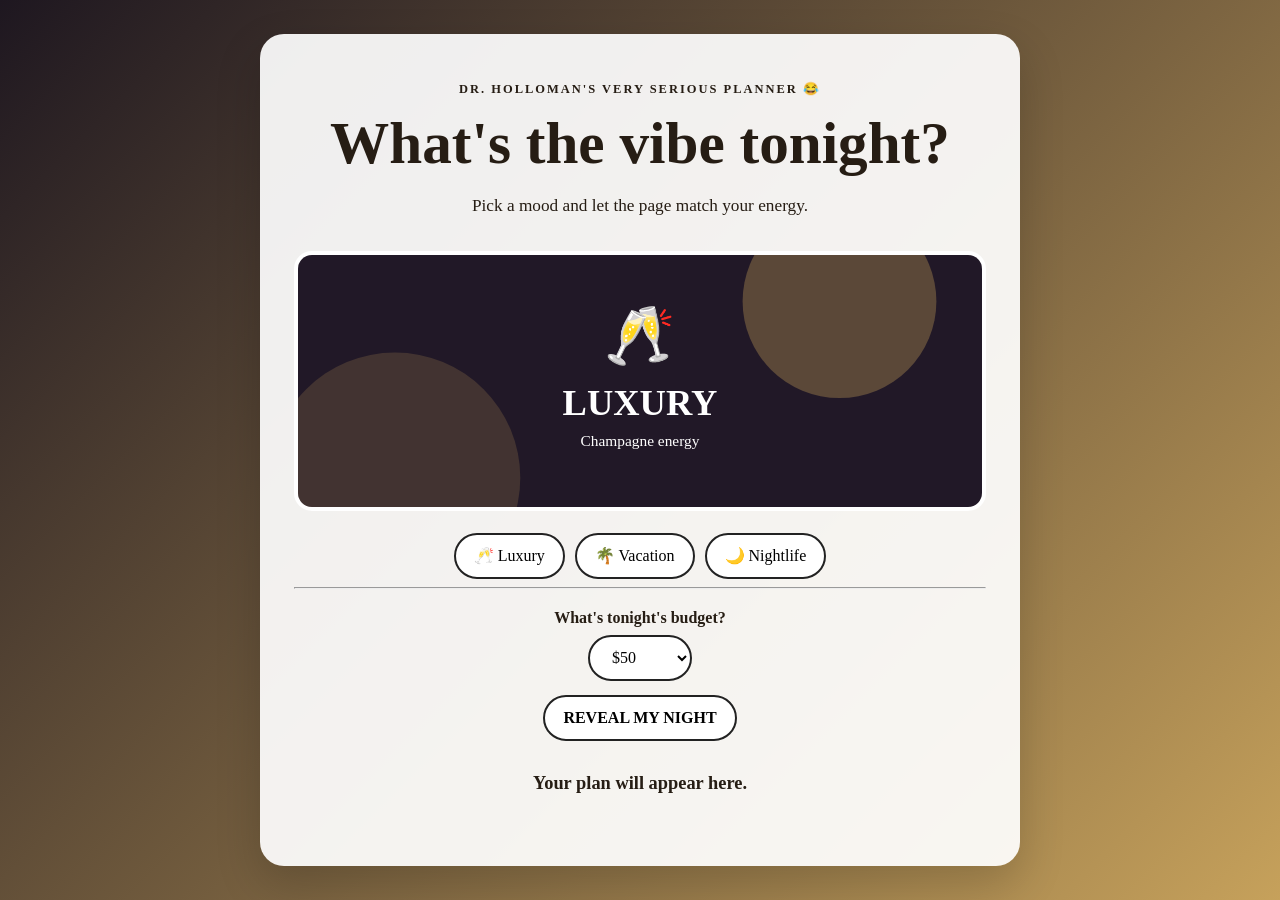
==== 03_STUDENT_STARTER/index.html @ db8f0192 "added files given in class today for next project titled student starter." ====
<!DOCTYPE html>
<html lang="en">
<head>
  <meta charset="UTF-8">
  <meta name="viewport" content="width=device-width, initial-scale=1.0">
  <title>Luxury Mood Switcher</title>
  <link rel="stylesheet" href="styles.css">
</head>
<body class="luxury">
  <main class="card">
    <p class="eyebrow">DR. HOLLOMAN'S VERY SERIOUS PLANNER 😂</p>
    <h1>What's the vibe tonight?</h1>
    <p id="tagline">Pick a mood and let the page match your energy.</p>

    <img id="vibe-image" src="luxury.svg" alt="Gold luxury lounge illustration">

    <section class="vibes" aria-label="Choose a vibe">
      <button id="luxury-btn">🥂 Luxury</button>
      <button id="vacation-btn">🌴 Vacation</button>
      <button id="nightlife-btn">🌙 Nightlife</button>
    </section>

    <hr>

    <label for="budget">What's tonight's budget?</label>
    <select id="budget">
      <option value="50">$50</option>
      <option value="250">$250</option>
      <option value="1000">$1,000</option>
    </select>

    <button id="reveal-btn" class="reveal">REVEAL MY NIGHT</button>
    <p id="result" class="result">Your plan will appear here.</p>
  </main>
  <script src="script.js"></script>
</body>
</html>
---- 03_STUDENT_STARTER/styles.css ----
* { 
    box-sizing: 
    border-box; 
}

body { 
    margin: 0; 
    min-height: 100vh; 
    display: grid; 
    place-items: center; 
    font-family: Georgia, serif; 
    transition: .35s ease; 
    padding: 32px; 
}

.card { width: min(760px, 100%); background: rgba(255,255,255,.92); padding: 34px; border-radius: 24px; text-align: center; box-shadow: 0 18px 45px rgba(0,0,0,.18); }
.eyebrow { letter-spacing: 2px; font-size: .78rem; font-weight: bold; }
h1 { font-size: clamp(2rem, 6vw, 3.7rem); margin: 8px 0; }
#tagline { font-size: 1.08rem; }
img { width: 100%; max-height: 260px; object-fit: cover; border-radius: 18px; margin: 18px 0; border: 4px solid white; }
.vibes { display: flex; gap: 10px; justify-content: center; flex-wrap: wrap; }
button, select { font: inherit; min-height: 46px; border-radius: 999px; border: 2px solid #222; padding: 10px 18px; background: white; cursor: pointer; }
label { display:block; font-weight:bold; margin: 20px 0 8px; }
.reveal { display:block; margin: 14px auto; font-weight:bold; }
.result { min-height: 54px; font-size: 1.15rem; font-weight:bold; padding: 14px; }
.luxury { background: linear-gradient(135deg,#1e1720,#c6a15b); color:#261d14; }
.vacation { background: linear-gradient(135deg,#bfe9ff,#f7e3a1); color:#083c52; }
.nightlife { background: linear-gradient(135deg,#080814,#3d155f); color:#21132e; }
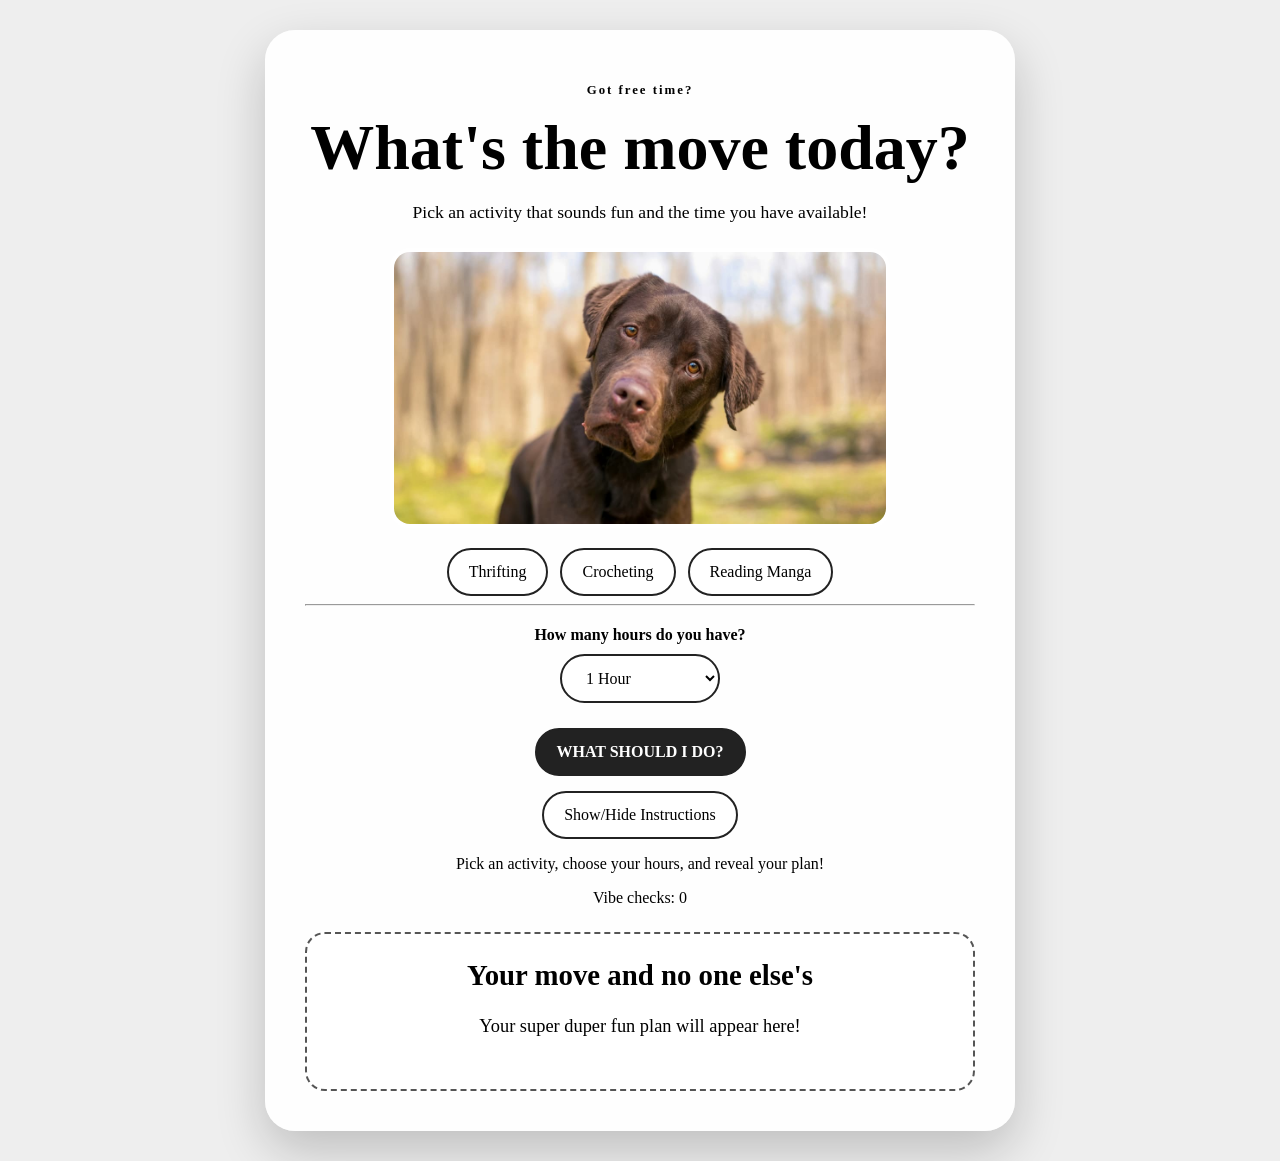
==== commit 6b3261ca: "added my own styling and picture as well as 3 different js features per instructions." ====
--- a/03_STUDENT_STARTER/index.html
+++ b/03_STUDENT_STARTER/index.html
@@ -1,37 +1,124 @@
 <!DOCTYPE html>
 <html lang="en">
+
 <head>
-  <meta charset="UTF-8">
-  <meta name="viewport" content="width=device-width, initial-scale=1.0">
-  <title>Luxury Mood Switcher</title>
-  <link rel="stylesheet" href="styles.css">
+    <meta charset="UTF-8">
+    <meta name="viewport" content="width=device-width, initial-scale=1.0">
+
+    <title>Busy?</title>
+
+    <link rel="stylesheet" href="styles.css">
 </head>
-<body class="luxury">
-  <main class="card">
-    <p class="eyebrow">DR. HOLLOMAN'S VERY SERIOUS PLANNER 😂</p>
-    <h1>What's the vibe tonight?</h1>
-    <p id="tagline">Pick a mood and let the page match your energy.</p>
 
-    <img id="vibe-image" src="luxury.svg" alt="Gold luxury lounge illustration">
+<body class="default">
 
-    <section class="vibes" aria-label="Choose a vibe">
-      <button id="luxury-btn">🥂 Luxury</button>
-      <button id="vacation-btn">🌴 Vacation</button>
-      <button id="nightlife-btn">🌙 Nightlife</button>
-    </section>
+    <main class="card">
 
-    <hr>
+        <p class="eyebrow">
+            Got free time?
+        </p>
 
-    <label for="budget">What's tonight's budget?</label>
-    <select id="budget">
-      <option value="50">$50</option>
-      <option value="250">$250</option>
-      <option value="1000">$1,000</option>
-    </select>
+        <h1>What's the move today?</h1>
 
-    <button id="reveal-btn" class="reveal">REVEAL MY NIGHT</button>
-    <p id="result" class="result">Your plan will appear here.</p>
-  </main>
-  <script src="script.js"></script>
+        <p id="tagline">
+            Pick an activity that sounds fun and the time you have available!
+        </p>
+
+
+        <!-- Activity Picture -->
+
+        <img
+            id="activity-image"
+            src="dog.png"
+            alt="Dog"
+        >
+
+
+        <!-- Activity Buttons -->
+
+        <section class="activities">
+
+            <button id="thrift-btn">
+                Thrifting
+            </button>
+
+            <button id="crochet-btn">
+                Crocheting
+            </button>
+
+            <button id="manga-btn">
+                Reading Manga
+            </button>
+
+        </section>
+
+
+        <hr>
+
+
+        <!-- Hours -->
+
+        <label for="hours">
+            How many hours do you have?
+        </label>
+
+        <select id="hours">
+
+            <option value="1">1 Hour</option>
+
+            <option value="2">2 Hours</option>
+
+            <option value="4">4 Hours</option>
+
+        </select>
+
+
+        <!-- Reveal Button -->
+
+        <!-- CHANGE BUTTON TEXT -->
+
+        <button id="reveal-btn" class="reveal">
+            WHAT SHOULD I DO?
+        </button>
+
+
+        <!-- HIDE / SHOW SOMETHING -->
+
+        <button id="toggle-btn">
+            Show/Hide Instructions
+        </button>
+
+        <p id="instructions">
+            Pick an activity, choose your hours, and reveal your plan!
+        </p>
+
+
+        <!-- GUEST / CLICK COUNTER -->
+
+        <p>
+            Vibe checks: <span id="click-count">0</span>
+        </p>
+
+
+        <!-- Result -->
+
+        <section class="result-box">
+
+            <h2 id="activity-title">
+                Your move and no one else's
+            </h2>
+
+            <p id="result">
+                Your super duper fun plan will appear here!
+            </p>
+
+        </section>
+
+    </main>
+
+
+    <script src="script.js"></script>
+
 </body>
+
 </html>
--- a/03_STUDENT_STARTER/styles.css
+++ b/03_STUDENT_STARTER/styles.css
@@ -1,28 +1,354 @@
-* { 
-    box-sizing: 
-    border-box; 
-}
-
-body { 
-    margin: 0; 
-    min-height: 100vh; 
-    display: grid; 
-    place-items: center; 
-    font-family: Georgia, serif; 
-    transition: .35s ease; 
-    padding: 32px; 
-}
-
-.card { width: min(760px, 100%); background: rgba(255,255,255,.92); padding: 34px; border-radius: 24px; text-align: center; box-shadow: 0 18px 45px rgba(0,0,0,.18); }
-.eyebrow { letter-spacing: 2px; font-size: .78rem; font-weight: bold; }
-h1 { font-size: clamp(2rem, 6vw, 3.7rem); margin: 8px 0; }
-#tagline { font-size: 1.08rem; }
-img { width: 100%; max-height: 260px; object-fit: cover; border-radius: 18px; margin: 18px 0; border: 4px solid white; }
-.vibes { display: flex; gap: 10px; justify-content: center; flex-wrap: wrap; }
-button, select { font: inherit; min-height: 46px; border-radius: 999px; border: 2px solid #222; padding: 10px 18px; background: white; cursor: pointer; }
-label { display:block; font-weight:bold; margin: 20px 0 8px; }
-.reveal { display:block; margin: 14px auto; font-weight:bold; }
-.result { min-height: 54px; font-size: 1.15rem; font-weight:bold; padding: 14px; }
-.luxury { background: linear-gradient(135deg,#1e1720,#c6a15b); color:#261d14; }
-.vacation { background: linear-gradient(135deg,#bfe9ff,#f7e3a1); color:#083c52; }
-.nightlife { background: linear-gradient(135deg,#080814,#3d155f); color:#21132e; }
+
+/* -------------------------
+   BASIC PAGE SETUP
+------------------------- */
+
+* {
+    box-sizing: border-box;
+}
+
+body {
+    margin: 0;
+    min-height: 100vh;
+
+    display: grid;
+    place-items: center;
+
+    padding: 30px;
+
+    font-family: Georgia, serif;
+
+    background: #eeeeee;
+
+    transition: 0.5s ease;
+}
+
+
+/* -------------------------
+   MAIN CARD
+------------------------- */
+
+.card {
+    width: min(750px, 100%);
+
+    padding: 40px;
+
+    text-align: center;
+
+    border-radius: 30px;
+
+    background: rgba(255, 255, 255, 0.94);
+
+    box-shadow: 0 20px 50px rgba(0, 0, 0, 0.2);
+}
+
+
+/* -------------------------
+   TEXT
+------------------------- */
+
+.eyebrow {
+    font-size: 0.8rem;
+    letter-spacing: 2px;
+    font-weight: bold;
+}
+
+h1 {
+    font-size: clamp(2.5rem, 7vw, 4rem);
+    margin: 10px 0;
+}
+
+#tagline {
+    font-size: 1.1rem;
+    margin-bottom: 25px;
+}
+
+
+/* -------------------------
+   ACTIVITY IMAGE
+------------------------- */
+
+#activity-image {
+    width: 100%;
+    max-width: 500px;
+    height: 280px;
+
+    object-fit: cover;
+
+    display: block;
+
+    margin: 20px auto;
+
+    border-radius: 20px;
+
+    border: 4px solid white;
+
+    transition: 0.4s ease;
+}
+
+
+/* -------------------------
+   ACTIVITY BUTTONS
+------------------------- */
+
+.activities {
+    display: flex;
+
+    justify-content: center;
+
+    gap: 12px;
+
+    flex-wrap: wrap;
+}
+
+button,
+select {
+    font-family: inherit;
+
+    font-size: 1rem;
+
+    padding: 13px 20px;
+
+    min-height: 46px;
+
+    border-radius: 50px;
+
+    border: 2px solid #222;
+
+    background: white;
+
+    cursor: pointer;
+
+    transition: 0.2s ease;
+}
+
+button:hover {
+    transform: translateY(-4px) scale(1.03);
+}
+
+
+/* -------------------------
+   HOURS
+------------------------- */
+
+label {
+    display: block;
+
+    font-weight: bold;
+
+    margin: 20px 0 10px;
+}
+
+select {
+    min-width: 160px;
+}
+
+
+/* -------------------------
+   REVEAL BUTTON
+------------------------- */
+
+.reveal {
+    display: block;
+
+    margin: 25px auto 15px;
+
+    font-weight: bold;
+
+    background: #222;
+
+    color: white;
+}
+
+.reveal:hover {
+    background: #444;
+}
+
+
+/* -------------------------
+   RESULT
+------------------------- */
+
+.result-box {
+    margin-top: 25px;
+
+    padding: 25px;
+
+    border-radius: 20px;
+
+    border: 2px dashed #555;
+
+    background: rgba(255, 255, 255, 0.6);
+}
+
+.result-box h2 {
+    margin-top: 0;
+
+    font-size: 1.8rem;
+}
+
+#result {
+    font-size: 1.15rem;
+
+    min-height: 30px;
+}
+
+
+/* =================================================
+   THRIFTING
+   70s RETRO THEME
+================================================= */
+
+body.thrifting {
+    background:
+        radial-gradient(
+            circle at 20% 20%,
+            #f4c95d 0 8%,
+            transparent 9%
+        ),
+        radial-gradient(
+            circle at 80% 70%,
+            #d95d39 0 10%,
+            transparent 11%
+        ),
+        linear-gradient(
+            135deg,
+            #e8a87c,
+            #f4d35e,
+            #8f4f3a
+        );
+
+    color: #432818;
+}
+
+body.thrifting .card {
+    background: #f7e7c6;
+
+    border: 5px solid #432818;
+
+    box-shadow:
+        10px 10px 0 #432818;
+}
+
+body.thrifting button {
+    background: #f4c95d;
+
+    color: #432818;
+
+    border-color: #432818;
+}
+
+body.thrifting .reveal {
+    background: #432818;
+
+    color: #f7e7c6;
+}
+
+body.thrifting .result-box {
+    background: #f1b24a;
+
+    border-color: #432818;
+}
+
+
+/* =================================================
+   CROCHETING
+   LIGHT & AIRY THEME
+================================================= */
+
+body.crocheting {
+    background:
+        linear-gradient(
+            135deg,
+            #e8f5f2,
+            #fdf6f0,
+            #dcecf7
+        );
+
+    color: #526b68;
+}
+
+body.crocheting .card {
+    background: rgba(255, 255, 255, 0.85);
+
+    border: 2px solid #d7e7e3;
+
+    box-shadow:
+        0 20px 50px rgba(130, 160, 160, 0.2);
+}
+
+body.crocheting button {
+    background: #f7ebe5;
+
+    color: #526b68;
+
+    border-color: #b9d4ce;
+}
+
+body.crocheting .reveal {
+    background: #8fb9b1;
+
+    color: white;
+}
+
+body.crocheting .result-box {
+    background: #f5faf8;
+
+    border-color: #b9d4ce;
+}
+
+
+/* =================================================
+   MANGA
+   JJK-INSPIRED THEME
+================================================= */
+
+body.manga {
+    background:
+        radial-gradient(
+            circle at 20% 30%,
+            #5d3fd3,
+            transparent 30%
+        ),
+        radial-gradient(
+            circle at 80% 70%,
+            #00a6a6,
+            transparent 25%
+        ),
+        linear-gradient(
+            135deg,
+            #080814,
+            #191331
+        );
+
+    color: white;
+}
+
+body.manga .card {
+    background: rgba(12, 10, 25, 0.94);
+
+    border: 3px solid #7654e8;
+
+    box-shadow:
+        0 0 30px rgba(118, 84, 232, 0.4);
+}
+
+body.manga button {
+    background: #17142b;
+
+    color: white;
+
+    border-color: #7654e8;
+}
+
+body.manga .reveal {
+    background: #7654e8;
+
+    color: white;
+}
+
+body.manga .result-box {
+    background: rgba(42, 31, 75, 0.8);
+
+    border-color: #00a6a6;
+}
